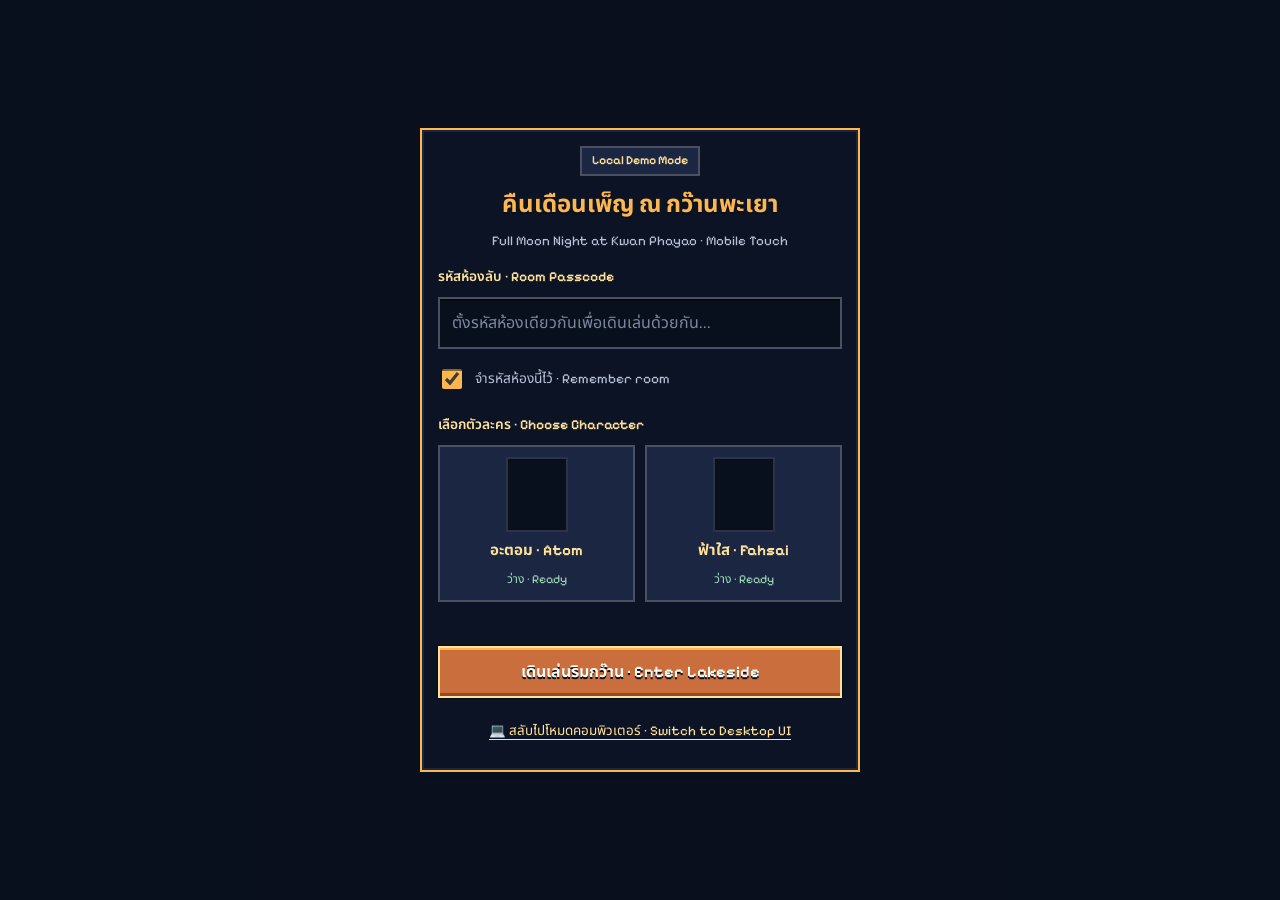
==== mobile.html @ c051de4a "Add files via upload" ====
<!DOCTYPE html>
<html lang="th">
<head>
  <meta charset="UTF-8" />
  <meta
    name="viewport"
    content="width=device-width, initial-scale=1.0, maximum-scale=1.0, user-scalable=no, viewport-fit=cover"
  />
  <title>คืนเดือนเพ็ญ ณ กว๊านพะเยา · Mobile Touch UI</title>
  <link rel="icon" href="data:," />
  <link rel="preconnect" href="https://fonts.googleapis.com" />
  <link rel="preconnect" href="https://fonts.gstatic.com" crossorigin />
  <link
    href="https://fonts.googleapis.com/css2?family=Noto+Sans+Thai:wght@400;500;600;700&family=Pixelify+Sans:wght@400;600;700&display=swap"
    rel="stylesheet"
  />
  <link rel="stylesheet" href="./mobile.css" />
</head>
<body>
  <div id="game-wrapper">
    <canvas id="game-canvas" aria-label="ฉากริมกว๊านพะเยายามค่ำคืน · Kwan Phayao Lakeside"></canvas>

    <!-- Mobile Top HUD (hidden until joined) -->
    <header id="hud" class="hud" hidden>
      <div class="hud-actions" role="toolbar" aria-label="เครื่องมือ · Controls">
        <button id="btn-invite" type="button" class="hud-btn" aria-label="คัดลอกลิงก์ชวน · Copy Invite Link" title="เชิญ · Invite">
          🔗 เชิญ
        </button>
        <button
          id="btn-audio"
          type="button"
          class="hud-btn hud-btn-icon"
          data-compact="true"
          aria-pressed="false"
          aria-label="เปิดเสียง · Mute"
          title="เสียง · Mute"
        >
          🔇
        </button>
        <button
          id="btn-help"
          type="button"
          class="hud-btn hud-btn-icon"
          aria-label="วิธีเล่น · Guide"
          title="วิธีเล่น · Guide"
        >
          ?
        </button>
        <a
          id="btn-switch-desktop"
          href="./index.html?desktop=1"
          class="hud-btn hud-btn-icon hud-btn-link"
          aria-label="โหมดคอมพิวเตอร์ · Desktop UI"
          title="Desktop UI"
        >
          💻
        </a>
      </div>

      <div class="hud-left">
        <div id="hud-room-status" class="hud-pill hud-room-status" aria-live="polite">
          กว๊านพะเยา · Kwan Phayao
        </div>
        <div id="hud-krathong-badge" class="hud-pill hud-krathong-badge" aria-live="polite">
          ยังไม่มีกระทง · No Krathong
        </div>
      </div>
    </header>

    <!-- Toast Notification -->
    <div id="toast" class="toast" role="status" aria-live="polite" hidden></div>

    <!-- Floating Interaction Prompts (stacked cleanly in lower viewport half) -->
    <div class="floating-prompts">
      <button id="btn-naga-photo" type="button" class="naga-photo-btn" hidden>
        📷 ถ่ายรูปคู่หน้าพญานาค · Photo
      </button>
      <button id="interact-prompt" type="button" class="interact-prompt" hidden>
        แตะโต้ตอบ
      </button>
    </div>

    <!-- Compact Touch Emote Bar (hidden until joined) -->
    <div id="emote-bar" class="emote-bar" hidden>
      <div class="emote-buttons" role="group" aria-label="อีโมต · Emotes">
        <button type="button" class="emote-btn" data-emote="heart" aria-label="ส่งหัวใจ · Heart" title="Heart">
          <svg class="pixel-icon" viewBox="0 0 12 12" width="18" height="18" shape-rendering="crispEdges" aria-hidden="true">
            <rect x="2" y="2" width="3" height="2" fill="#ff8a65" />
            <rect x="7" y="2" width="3" height="2" fill="#ff8a65" />
            <rect x="1" y="3" width="10" height="3" fill="#ff8a65" />
            <rect x="2" y="6" width="8" height="2" fill="#e56b55" />
            <rect x="4" y="8" width="4" height="2" fill="#e56b55" />
            <rect x="5" y="10" width="2" height="1" fill="#c94f3d" />
            <rect x="3" y="3" width="1" height="1" fill="#ffd9a0" />
          </svg>
        </button>
        <button type="button" class="emote-btn" data-emote="lantern" aria-label="โคมลอย · Sky Lantern" title="Lantern">
          <svg class="pixel-icon" viewBox="0 0 12 12" width="18" height="18" shape-rendering="crispEdges" aria-hidden="true">
            <rect x="4" y="1" width="4" height="1" fill="#d4af37" />
            <rect x="3" y="2" width="6" height="5" fill="#ffb74d" />
            <rect x="4" y="3" width="4" height="3" fill="#ffe29a" />
            <rect x="4" y="7" width="4" height="2" fill="#ff8a65" />
            <rect x="5" y="9" width="2" height="2" fill="#fff0c2" />
          </svg>
        </button>
        <button type="button" class="emote-btn" data-emote="sparkle" aria-label="ประกายแสง · Sparkle" title="Sparkle">
          <svg class="pixel-icon" viewBox="0 0 12 12" width="18" height="18" shape-rendering="crispEdges" aria-hidden="true">
            <rect x="5" y="1" width="2" height="10" fill="#ffcf6e" />
            <rect x="1" y="5" width="10" height="2" fill="#ffcf6e" />
            <rect x="4" y="4" width="4" height="4" fill="#fff3c4" />
            <rect x="2" y="2" width="1" height="1" fill="#ffb74d" />
            <rect x="9" y="9" width="1" height="1" fill="#ffb74d" />
          </svg>
        </button>
        <button type="button" class="emote-btn" data-emote="wave" aria-label="โบกมือ · Wave" title="Wave">
          <svg class="pixel-icon" viewBox="0 0 12 12" width="18" height="18" shape-rendering="crispEdges" aria-hidden="true">
            <rect x="4" y="2" width="1" height="4" fill="#ffd6a8" />
            <rect x="6" y="1" width="1" height="5" fill="#ffd6a8" />
            <rect x="8" y="2" width="1" height="4" fill="#ffd6a8" />
            <rect x="2" y="4" width="2" height="4" fill="#ffd6a8" />
            <rect x="4" y="5" width="5" height="5" fill="#f3be8a" />
            <rect x="1" y="2" width="1" height="2" fill="#ffb74d" />
            <rect x="10" y="3" width="1" height="2" fill="#ffb74d" />
          </svg>
        </button>
      </div>
    </div>

    <!-- Dedicated Mobile Touch Controls (always displayed once joined) -->
    <div id="touch-controls" class="touch-controls" hidden>
      <div class="dpad" role="group" aria-label="ปุ่มควบคุมทิศทาง · Directional Pad">
        <button id="dpad-up" type="button" class="dpad-btn dpad-up" data-dir="up" aria-label="เดินขึ้น · Move Up">▲</button>
        <button id="dpad-left" type="button" class="dpad-btn dpad-left" data-dir="left" aria-label="เดินซ้าย · Move Left">◀</button>
        <div class="dpad-center" aria-hidden="true"></div>
        <button id="dpad-right" type="button" class="dpad-btn dpad-right" data-dir="right" aria-label="เดินขวา · Move Right">▶</button>
        <button id="dpad-down" type="button" class="dpad-btn dpad-down" data-dir="down" aria-label="เดินลง · Move Down">▼</button>
      </div>

      <div class="touch-action-stack">
        <button id="touch-lantern" type="button" class="touch-lantern" aria-label="ปล่อยโคมลอยคู่ · Co-op Sky Lantern">
          🏮 โคมคู่
        </button>
        <button id="touch-interact" type="button" class="touch-interact">
          ลอยกระทง / โต้ตอบ
        </button>
      </div>
    </div>

    <!-- Entry Overlay -->
    <section id="entry-overlay" class="entry-overlay" aria-labelledby="entry-title">
      <div class="entry-panel pixel-panel">
        <header class="entry-header">
          <div id="connection-mode-badge" class="mode-badge">Local Demo Mode</div>
          <h1 id="entry-title" class="entry-title">คืนเดือนเพ็ญ ณ กว๊านพะเยา</h1>
          <p class="entry-subtitle">Full Moon Night at Kwan Phayao · Mobile Touch</p>
        </header>

        <div class="entry-section">
          <label for="passcode-input" class="field-label">รหัสห้องลับ · Room Passcode</label>
          <input
            id="passcode-input"
            type="text"
            class="pixel-input"
            maxlength="48"
            autocomplete="off"
            spellcheck="false"
            placeholder="ตั้งรหัสห้องเดียวกันเพื่อเดินเล่นด้วยกัน..."
          />
          <div id="passcode-linked-note" class="linked-note" hidden>
            <span>เชื่อมต่อผ่านลิงก์เชิญ · Joined via invite link</span>
            <button id="change-room-btn" type="button" class="btn-link">เปลี่ยนห้อง · Change Room</button>
          </div>
          <label class="checkbox-row" for="remember-room-checkbox">
            <input id="remember-room-checkbox" type="checkbox" checked />
            <span>จำรหัสห้องนี้ไว้ · Remember room</span>
          </label>
        </div>

        <div class="entry-section">
          <div class="field-label">เลือกตัวละคร · Choose Character</div>
          <div class="character-grid">
            <button id="select-him" type="button" class="char-card" data-char="him" aria-pressed="false">
              <div class="char-preview-frame">
                <canvas id="preview-him" width="48" height="72"></canvas>
              </div>
              <span class="char-name">อะตอม · Atom</span>
              <span id="status-him" class="char-status">ว่าง · Ready</span>
            </button>

            <button id="select-her" type="button" class="char-card" data-char="her" aria-pressed="false">
              <div class="char-preview-frame">
                <canvas id="preview-her" width="48" height="72"></canvas>
              </div>
              <span class="char-name">ฟ้าใส · Fahsai</span>
              <span id="status-her" class="char-status">ว่าง · Ready</span>
            </button>
          </div>
        </div>

        <p id="entry-error" class="entry-error" role="alert" aria-live="polite"></p>

        <button id="enter-btn" type="button" class="btn-primary">
          เดินเล่นริมกว๊าน · Enter Lakeside
        </button>

        <a id="entry-switch-ui" href="./index.html?desktop=1" class="ui-switch-link">
          💻 สลับไปโหมดคอมพิวเตอร์ · Switch to Desktop UI
        </a>
      </div>
    </section>

    <!-- Krathong Shop Modal -->
    <section
      id="shop-modal"
      class="modal-overlay"
      role="dialog"
      aria-modal="true"
      aria-labelledby="shop-modal-title"
      hidden
    >
      <div class="modal-panel pixel-panel">
        <div class="modal-header">
          <h2 id="shop-modal-title" class="modal-title">ร้านกระทงริมกว๊าน · Krathong Shop</h2>
          <button id="shop-close-btn" type="button" class="close-btn" aria-label="ปิด · Close">✕</button>
        </div>

        <div class="modal-body">
          <p class="shop-subtitle">เลือกซื้อกระทงก่อนนำไปลอยที่ริมน้ำ · Pick a krathong before heading to the water</p>

          <div id="shop-style-group" class="krathong-style-group" role="group" aria-label="แบบกระทง · Krathong Style">
            <button type="button" class="krathong-option active" data-shop-style="marigold" aria-pressed="true">
              <svg class="pixel-icon" viewBox="0 0 14 12" width="22" height="18" shape-rendering="crispEdges" aria-hidden="true">
                <rect x="6" y="1" width="2" height="2" fill="#fff0c2" />
                <rect x="6" y="3" width="2" height="2" fill="#ffb74d" />
                <rect x="3" y="5" width="8" height="2" fill="#ffca28" />
                <rect x="2" y="7" width="10" height="2" fill="#ffb74d" />
                <rect x="3" y="9" width="8" height="2" fill="#355c3c" />
              </svg>
              <span>ดาวเรือง · Marigold</span>
            </button>
            <button type="button" class="krathong-option" data-shop-style="lotus" aria-pressed="false">
              <svg class="pixel-icon" viewBox="0 0 14 12" width="22" height="18" shape-rendering="crispEdges" aria-hidden="true">
                <rect x="6" y="1" width="2" height="2" fill="#fff0c2" />
                <rect x="6" y="3" width="2" height="2" fill="#ffb74d" />
                <rect x="3" y="5" width="8" height="2" fill="#f48fb1" />
                <rect x="2" y="7" width="10" height="2" fill="#ec6f98" />
                <rect x="3" y="9" width="8" height="2" fill="#355c3c" />
              </svg>
              <span>บัวหลวง · Lotus</span>
            </button>
            <button type="button" class="krathong-option" data-shop-style="jasmine" aria-pressed="false">
              <svg class="pixel-icon" viewBox="0 0 14 12" width="22" height="18" shape-rendering="crispEdges" aria-hidden="true">
                <rect x="6" y="1" width="2" height="2" fill="#fff0c2" />
                <rect x="6" y="3" width="2" height="2" fill="#ffb74d" />
                <rect x="3" y="5" width="8" height="2" fill="#f3f5f8" />
                <rect x="2" y="7" width="10" height="2" fill="#cfd8e3" />
                <rect x="3" y="9" width="8" height="2" fill="#355c3c" />
              </svg>
              <span>มะลิ · Jasmine</span>
            </button>
          </div>

          <button id="shop-buy-btn" type="button" class="btn-primary">
            ซื้อกระทงนี้ · Buy Krathong
          </button>
        </div>
      </div>
    </section>

    <!-- Wish & Krathong Modal -->
    <section
      id="wish-modal"
      class="modal-overlay"
      role="dialog"
      aria-modal="true"
      aria-labelledby="wish-modal-title"
      hidden
    >
      <div class="modal-panel pixel-panel">
        <div class="modal-header">
          <h2 id="wish-modal-title" class="modal-title">อธิษฐานและลอยกระทง · Float a Krathong</h2>
          <button id="wish-close-btn" type="button" class="close-btn" aria-label="ปิด · Close">✕</button>
        </div>

        <div class="modal-body">
          <div class="field-label">แบบกระทง · Krathong Style</div>
          <div id="krathong-style-group" class="krathong-style-group" role="group" aria-label="แบบกระทง · Krathong Style">
            <button type="button" class="krathong-option active" data-style="marigold" aria-pressed="true">
              <svg class="pixel-icon" viewBox="0 0 14 12" width="22" height="18" shape-rendering="crispEdges" aria-hidden="true">
                <rect x="6" y="1" width="2" height="2" fill="#fff0c2" />
                <rect x="6" y="3" width="2" height="2" fill="#ffb74d" />
                <rect x="3" y="5" width="8" height="2" fill="#ffca28" />
                <rect x="2" y="7" width="10" height="2" fill="#ffb74d" />
                <rect x="3" y="9" width="8" height="2" fill="#355c3c" />
              </svg>
              <span>ดาวเรือง · Marigold</span>
            </button>
            <button type="button" class="krathong-option" data-style="lotus" aria-pressed="false">
              <svg class="pixel-icon" viewBox="0 0 14 12" width="22" height="18" shape-rendering="crispEdges" aria-hidden="true">
                <rect x="6" y="1" width="2" height="2" fill="#fff0c2" />
                <rect x="6" y="3" width="2" height="2" fill="#ffb74d" />
                <rect x="3" y="5" width="8" height="2" fill="#f48fb1" />
                <rect x="2" y="7" width="10" height="2" fill="#ec6f98" />
                <rect x="3" y="9" width="8" height="2" fill="#355c3c" />
              </svg>
              <span>บัวหลวง · Lotus</span>
            </button>
            <button type="button" class="krathong-option" data-style="jasmine" aria-pressed="false">
              <svg class="pixel-icon" viewBox="0 0 14 12" width="22" height="18" shape-rendering="crispEdges" aria-hidden="true">
                <rect x="6" y="1" width="2" height="2" fill="#fff0c2" />
                <rect x="6" y="3" width="2" height="2" fill="#ffb74d" />
                <rect x="3" y="5" width="8" height="2" fill="#f3f5f8" />
                <rect x="2" y="7" width="10" height="2" fill="#cfd8e3" />
                <rect x="3" y="9" width="8" height="2" fill="#355c3c" />
              </svg>
              <span>มะลิ · Jasmine</span>
            </button>
          </div>

          <label for="wish-input" class="field-label">คำอธิษฐาน · Your Wish</label>
          <textarea
            id="wish-input"
            class="pixel-textarea"
            maxlength="280"
            rows="3"
            placeholder="อธิษฐานขอพร..."
          ></textarea>

          <p class="wish-privacy">
            คำอธิษฐานของคุณเป็นความลับเสมอ · Private &amp; never shown to anyone here
          </p>

          <button id="wish-submit-btn" type="button" class="btn-primary">
            ลอยกระทง · Release to the Water
          </button>
        </div>
      </div>
    </section>

    <!-- Naga Together Keepsake Photo Modal -->
    <section
      id="photo-modal"
      class="modal-overlay"
      role="dialog"
      aria-modal="true"
      aria-labelledby="photo-modal-title"
      hidden
    >
      <div class="modal-panel pixel-panel photo-modal-panel">
        <div class="modal-header">
          <h2 id="photo-modal-title" class="modal-title">ภาพความทรงจำ ณ ลานพญานาค · Keepsake</h2>
          <button id="photo-close-btn" type="button" class="close-btn" aria-label="ปิด · Close">✕</button>
        </div>

        <div class="modal-body">
          <div class="photo-frame">
            <img id="photo-preview-img" alt="ภาพคู่ ณ ลานพญานาค กว๊านพะเยา · Kwan Phayao Keepsake Photo" />
          </div>
          <div class="photo-actions">
            <button id="photo-download-btn" type="button" class="btn-primary">
              บันทึกรูปภาพ · Save Screenshot
            </button>
          </div>
        </div>
      </div>
    </section>

    <!-- Mobile Touch Guide Popover -->
    <section
      id="help-popover"
      class="modal-overlay"
      role="dialog"
      aria-modal="true"
      aria-labelledby="help-title"
      hidden
    >
      <div class="modal-panel pixel-panel help-panel">
        <div class="modal-header">
          <h2 id="help-title" class="modal-title">วิธีเล่นบนมือถือ · Touch Guide</h2>
          <button id="help-close-btn" type="button" class="close-btn" aria-label="ปิด · Close">✕</button>
        </div>
        <div class="help-body">
          <ul class="help-list">
            <li><strong>เดินเล่น · Move:</strong> กดค้างหรือลากนิ้วบนปุ่มทิศทางซ้ายล่าง</li>
            <li><strong>ซื้อกระทง · Shop:</strong> เดินไปศาลาฝั่งขวาแล้วแตะปุ่ม "โต้ตอบ" ด้านขวาล่างเพื่อซื้อกระทงก่อน</li>
            <li><strong>ลอยกระทง · Float Krathong:</strong> เดินไปริมน้ำใกล้พญานาคแล้วแตะปุ่ม "ลอยกระทง"</li>
            <li><strong>โคมลอยคู่ · Sky Lantern:</strong> เดินมายืนใกล้กัน แล้วแตะปุ่ม "โคมคู่" ทั้งสองเครื่อง</li>
            <li><strong>ถ่ายรูปคู่ · Naga Photo:</strong> ยืนหน้าพญานาคด้วยกันแล้วแตะปุ่ม "ถ่ายรูปคู่"</li>
            <li><strong>กล่องดนตรี · Music Box:</strong> เดินไปสุดฝั่งซ้ายแล้วแตะ "โต้ตอบ" เพื่อเปิด Canon in D</li>
          </ul>
          <p class="help-note">
            คำอธิษฐานถูกเก็บเป็นความลับส่วนตัว ไม่แสดงบนหน้าจอของอีกฝ่าย
          </p>
        </div>
      </div>
    </section>
  </div>

  <script type="module" src="./js/game.js"></script>
</body>
</html>
---- mobile.css ----
/* ==========================================================================
   Kwan Phayao Yi Peng · Mobile Touch-First UI Stylesheet
   Zero-overlap touch controls, 100dvh keyboard safety, 44px+ tap targets
   ========================================================================== */

:root {
  --sky-deep: #0d1326;
  --sky-mid: #1b2642;
  --sky-elevated: #243256;
  --lake-dark: #09101d;
  --gold-warm: #ffb74d;
  --gold-soft: #ffe29a;
  --amber-coral: #ff8a65;
  --stone: #4a5061;
  --stone-dark: #2c3347;
  --text-main: #f5efe4;
  --text-muted: #b8c2d6;
  --jade-soft: #9fd8b6;
  --panel-bg: rgba(13, 19, 38, 0.95);
  --font-ui: 'Pixelify Sans', 'Noto Sans Thai', sans-serif;
}

*,
*::before,
*::after {
  box-sizing: border-box;
}

[hidden],
.hidden {
  display: none !important;
}

html,
body {
  margin: 0;
  padding: 0;
  width: 100%;
  height: 100dvh;
  min-height: 100dvh;
  overflow: hidden;
  overscroll-behavior: none;
  background-color: var(--lake-dark);
  color: var(--text-main);
  font-family: var(--font-ui);
  line-height: 1.75;
  -webkit-font-smoothing: antialiased;
  -webkit-tap-highlight-color: transparent;
}

button,
input,
textarea,
a {
  font-family: var(--font-ui);
  line-height: 1.75;
  color: inherit;
}

button,
a {
  cursor: pointer;
}

/* ==========================================================================
   Game Wrapper & Pixel Canvas
   ========================================================================== */

#game-wrapper {
  position: relative;
  width: 100%;
  height: 100dvh;
  min-height: 100dvh;
  overflow: hidden;
  overscroll-behavior: none;
  touch-action: none;
  user-select: none;
  -webkit-user-select: none;
  -webkit-touch-callout: none;
  display: flex;
  align-items: center;
  justify-content: center;
  background: var(--lake-dark);
}

#game-canvas {
  display: block;
  width: 100%;
  height: 100%;
  image-rendering: pixelated;
  image-rendering: crisp-edges;
  touch-action: none;
}

/* ==========================================================================
   Stepped 2px Pixel Frame Primitives
   ========================================================================== */

.pixel-panel {
  background: var(--panel-bg);
  border: 2px solid var(--gold-warm);
  box-shadow:
    0 -2px 0 0 var(--lake-dark),
    0 2px 0 0 var(--lake-dark),
    -2px 0 0 0 var(--lake-dark),
    2px 0 0 0 var(--lake-dark),
    inset 0 0 0 2px var(--sky-mid),
    0 6px 0 0 rgba(9, 16, 29, 0.85);
}

.btn-primary {
  width: 100%;
  min-height: 46px;
  padding: 10px 16px;
  border: 2px solid var(--gold-soft);
  background: #c96e3c;
  color: #fffaf0;
  font-size: 1rem;
  font-weight: 700;
  line-height: 1.75;
  text-shadow: 0 2px 0 var(--lake-dark);
  box-shadow:
    0 -2px 0 0 var(--lake-dark),
    0 2px 0 0 var(--lake-dark),
    -2px 0 0 0 var(--lake-dark),
    2px 0 0 0 var(--lake-dark),
    inset 0 -3px 0 0 #944825,
    inset 0 2px 0 0 var(--gold-warm);
}

.btn-primary:active:not(:disabled) {
  transform: translateY(2px);
}

.btn-primary:disabled {
  opacity: 0.6;
  cursor: not-allowed;
}

/* ==========================================================================
   Entry Overlay & Modals (Keyboard-Safe Scrollable 100dvh)
   ========================================================================== */

.entry-overlay,
.modal-overlay {
  position: absolute;
  inset: 0;
  z-index: 40;
  display: flex;
  align-items: center;
  justify-content: center;
  padding:
    max(10px, env(safe-area-inset-top))
    max(10px, env(safe-area-inset-right))
    max(10px, env(safe-area-inset-bottom))
    max(10px, env(safe-area-inset-left));
  background: rgba(9, 16, 29, 0.68);
  overflow-y: auto;
  -webkit-overflow-scrolling: touch;
  touch-action: pan-y;
  user-select: text;
  -webkit-user-select: text;
}

.entry-overlay {
  z-index: 30;
  background: rgba(9, 16, 29, 0.48);
}

.entry-panel,
.modal-panel {
  width: min(440px, 100%);
  max-height: calc(100dvh - 20px);
  overflow-y: auto;
  -webkit-overflow-scrolling: touch;
  padding: 16px 16px;
  display: flex;
  flex-direction: column;
  gap: 12px;
  margin: auto;
}

.entry-header {
  text-align: center;
  display: flex;
  flex-direction: column;
  align-items: center;
  gap: 4px;
}

.mode-badge {
  display: inline-block;
  padding: 2px 10px;
  font-size: 0.76rem;
  font-weight: 600;
  line-height: 1.75;
  color: var(--gold-soft);
  background: var(--sky-mid);
  border: 2px solid var(--stone);
}

.mode-badge.live,
.mode-badge.firebase {
  border-color: var(--gold-warm);
  color: var(--gold-warm);
}

.entry-title {
  margin: 4px 0 0;
  font-size: clamp(1.2rem, 5vw, 1.5rem);
  font-weight: 700;
  line-height: 1.75;
  color: var(--gold-warm);
  text-shadow: 0 2px 0 var(--lake-dark);
}

.entry-subtitle {
  margin: 0;
  font-size: 0.84rem;
  line-height: 1.75;
  color: var(--text-muted);
}

.entry-section {
  display: flex;
  flex-direction: column;
  gap: 8px;
}

.field-label {
  display: block;
  font-size: 0.86rem;
  font-weight: 600;
  line-height: 1.75;
  color: var(--gold-soft);
}

/* CRITICAL iOS Safari zoom prevention: >= 16px on all input & textarea */
input,
textarea,
.pixel-input,
.pixel-textarea {
  width: 100%;
  padding: 10px 12px;
  background: var(--lake-dark);
  border: 2px solid var(--stone);
  color: var(--text-main);
  font-size: 16px;
  line-height: 1.75;
  box-shadow: inset 0 2px 0 0 rgba(0, 0, 0, 0.45);
}

.pixel-input:focus,
.pixel-textarea:focus {
  outline: none;
  border-color: var(--gold-warm);
}

.pixel-input::placeholder,
.pixel-textarea::placeholder {
  color: #7c879e;
}

.pixel-textarea {
  resize: vertical;
  min-height: 88px;
}

.linked-note {
  display: flex;
  flex-wrap: wrap;
  align-items: center;
  justify-content: space-between;
  gap: 8px;
  padding: 8px 10px;
  background: var(--sky-mid);
  border: 2px solid var(--stone);
  font-size: 0.82rem;
  line-height: 1.75;
  color: var(--gold-soft);
}

.btn-link {
  min-height: 44px;
  padding: 6px 12px;
  background: var(--stone-dark);
  border: 2px solid var(--gold-warm);
  color: var(--gold-warm);
  font-size: 0.82rem;
  font-weight: 600;
  line-height: 1.75;
}

.checkbox-row {
  display: inline-flex;
  align-items: center;
  gap: 10px;
  min-height: 44px;
  font-size: 0.86rem;
  line-height: 1.75;
  color: var(--text-muted);
}

.checkbox-row input[type="checkbox"] {
  width: 20px;
  height: 20px;
  accent-color: var(--gold-warm);
}

.character-grid {
  display: grid;
  grid-template-columns: repeat(2, minmax(0, 1fr));
  gap: 10px;
}

.char-card {
  display: flex;
  flex-direction: column;
  align-items: center;
  gap: 5px;
  min-height: 44px;
  padding: 10px 8px;
  background: var(--sky-mid);
  border: 2px solid var(--stone);
  color: var(--text-main);
  text-align: center;
}

.char-card.selected,
.char-card.active,
.char-card[aria-pressed="true"] {
  background: var(--sky-elevated);
  border-color: var(--gold-warm);
  box-shadow: inset 0 0 0 2px rgba(255, 183, 77, 0.35);
}

.char-card.taken,
.char-card:disabled {
  opacity: 0.56;
  cursor: not-allowed;
}

.char-preview-frame {
  display: flex;
  align-items: center;
  justify-content: center;
  padding: 4px 8px;
  background: var(--lake-dark);
  border: 2px solid var(--stone-dark);
}

#preview-him,
#preview-her {
  display: block;
  width: 42px;
  height: 63px;
  image-rendering: pixelated;
  image-rendering: crisp-edges;
}

.char-name {
  font-size: 0.94rem;
  font-weight: 700;
  line-height: 1.75;
  color: var(--gold-soft);
}

.char-status {
  font-size: 0.76rem;
  line-height: 1.75;
  color: var(--jade-soft);
}

.char-card.taken .char-status {
  color: var(--amber-coral);
}

.entry-error {
  margin: 0;
  min-height: 20px;
  font-size: 0.84rem;
  line-height: 1.75;
  color: var(--amber-coral);
  text-align: center;
}

.ui-switch-link {
  display: flex;
  align-items: center;
  justify-content: center;
  min-height: 44px;
  padding: 6px 10px;
  color: var(--gold-soft);
  font-size: 0.84rem;
  line-height: 1.75;
  text-decoration: underline;
  text-underline-offset: 4px;
}

/* ==========================================================================
   Top Mobile HUD (44px+ Tap Targets, Zero Overlap on 360px-390px)
   ========================================================================== */

.hud {
  position: absolute;
  top: 0;
  left: 0;
  right: 0;
  z-index: 20;
  display: flex;
  flex-direction: column;
  align-items: stretch;
  gap: 6px;
  padding:
    max(8px, env(safe-area-inset-top))
    max(8px, env(safe-area-inset-right))
    0
    max(8px, env(safe-area-inset-left));
  pointer-events: none;
}

.hud-actions {
  display: flex;
  align-items: center;
  justify-content: flex-end;
  gap: 8px;
  pointer-events: none;
}

.hud-btn {
  pointer-events: auto;
  touch-action: none;
  user-select: none;
  -webkit-user-select: none;
  display: inline-flex;
  align-items: center;
  justify-content: center;
  min-width: 44px;
  min-height: 44px;
  padding: 4px 12px;
  background: rgba(27, 38, 66, 0.92);
  border: 2px solid var(--stone);
  color: var(--text-main);
  font-size: 0.86rem;
  font-weight: 600;
  line-height: 1.4;
  white-space: nowrap;
  box-shadow:
    0 2px 0 0 var(--lake-dark),
    -2px 0 0 0 var(--lake-dark),
    2px 0 0 0 var(--lake-dark);
}

.hud-btn:active {
  transform: translateY(2px);
}

.hud-btn[aria-pressed="true"] {
  border-color: var(--gold-warm);
  background: #2b3a5f;
  color: var(--gold-warm);
}

.hud-btn-icon {
  min-width: 44px;
  padding: 4px 8px;
  font-size: 1rem;
}

.hud-btn-link {
  text-decoration: none;
}

.hud-left {
  display: flex;
  flex-wrap: wrap;
  align-items: center;
  justify-content: space-between;
  gap: 6px;
  pointer-events: none;
}

.hud-pill {
  pointer-events: auto;
  background: rgba(13, 19, 38, 0.86);
  border: 2px solid var(--stone);
  color: var(--gold-soft);
  padding: 2px 9px;
  font-size: 0.74rem;
  font-weight: 600;
  line-height: 1.7;
  max-width: 100%;
  overflow: hidden;
  text-overflow: ellipsis;
  white-space: nowrap;
}

.hud-krathong-badge {
  color: var(--text-muted);
  border-color: var(--stone-dark);
}

.hud-krathong-badge.has-krathong {
  color: var(--gold-soft);
  border-color: var(--gold-warm);
  background: rgba(36, 50, 86, 0.92);
}

/* ==========================================================================
   Toast & Floating Prompts (Lower Half, Zero Overlap)
   ========================================================================== */

.toast {
  position: absolute;
  top: calc(136px + env(safe-area-inset-top));
  left: 50%;
  transform: translateX(-50%);
  z-index: 35;
  max-width: min(92vw, 420px);
  padding: 6px 14px;
  background: rgba(13, 19, 38, 0.95);
  border: 2px solid var(--gold-warm);
  color: var(--gold-soft);
  font-size: 0.82rem;
  font-weight: 600;
  line-height: 1.75;
  text-align: center;
  pointer-events: none;
  box-shadow: 0 4px 0 0 rgba(9, 16, 29, 0.85);
}

.floating-prompts {
  position: absolute;
  left: 50%;
  bottom: calc(222px + env(safe-area-inset-bottom));
  transform: translateX(-50%);
  z-index: 22;
  display: flex;
  flex-direction: column;
  align-items: center;
  gap: 6px;
  pointer-events: none;
  width: min(92vw, 380px);
}

.interact-prompt,
.naga-photo-btn {
  pointer-events: auto;
  touch-action: none;
  user-select: none;
  -webkit-user-select: none;
  min-height: 44px;
  max-width: 100%;
  padding: 6px 14px;
  border: 2px solid var(--gold-warm);
  color: var(--gold-soft);
  font-size: 0.84rem;
  font-weight: 700;
  line-height: 1.75;
  text-align: center;
  box-shadow:
    0 2px 0 0 var(--lake-dark),
    -2px 0 0 0 var(--lake-dark),
    2px 0 0 0 var(--lake-dark),
    0 4px 0 0 var(--lake-dark);
}

.interact-prompt {
  background: #243256;
}

.naga-photo-btn {
  background: #2f3e66;
  border-color: var(--gold-soft);
}

.interact-prompt:active,
.naga-photo-btn:active {
  transform: translateY(2px);
}

/* ==========================================================================
   Emote Bar & Dedicated Touch Controls
   ========================================================================== */

.emote-bar {
  position: absolute;
  left: 50%;
  bottom: calc(162px + env(safe-area-inset-bottom));
  transform: translateX(-50%);
  z-index: 21;
  display: flex;
  align-items: center;
  justify-content: center;
  pointer-events: none;
}

.emote-buttons {
  display: flex;
  align-items: center;
  gap: 6px;
  padding: 4px 6px;
  background: rgba(13, 19, 38, 0.9);
  border: 2px solid var(--stone);
  pointer-events: auto;
  touch-action: none;
  user-select: none;
  -webkit-user-select: none;
}

.emote-btn {
  touch-action: none;
  user-select: none;
  -webkit-user-select: none;
  display: inline-flex;
  align-items: center;
  justify-content: center;
  min-width: 44px;
  min-height: 44px;
  padding: 4px;
  background: var(--sky-mid);
  border: 2px solid var(--stone);
}

.emote-btn:active {
  transform: translateY(2px);
  border-color: var(--gold-soft);
}

.pixel-icon {
  display: block;
  flex-shrink: 0;
}

#touch-controls {
  display: flex;
  position: absolute;
  left: 0;
  right: 0;
  bottom: 0;
  z-index: 20;
  align-items: flex-end;
  justify-content: space-between;
  padding:
    0
    calc(12px + env(safe-area-inset-right))
    calc(12px + env(safe-area-inset-bottom))
    calc(12px + env(safe-area-inset-left));
  pointer-events: none;
  touch-action: none;
  user-select: none;
  -webkit-user-select: none;
}

.dpad {
  display: grid;
  grid-template-columns: repeat(3, 44px);
  grid-template-rows: repeat(3, 44px);
  gap: 3px;
  pointer-events: auto;
  touch-action: none;
  user-select: none;
  -webkit-user-select: none;
}

.dpad-btn {
  display: flex;
  align-items: center;
  justify-content: center;
  min-width: 44px;
  min-height: 44px;
  padding: 0;
  background: rgba(27, 38, 66, 0.8);
  border: 2px solid rgba(255, 183, 77, 0.7);
  color: var(--gold-soft);
  font-size: 0.95rem;
  line-height: 1;
  box-shadow: 0 2px 0 0 rgba(9, 16, 29, 0.85);
  touch-action: none;
  user-select: none;
  -webkit-user-select: none;
}

.dpad-btn:active,
.dpad-btn.pressed {
  background: rgba(255, 183, 77, 0.36);
  border-color: var(--gold-soft);
  color: #fffaf0;
}

.dpad-up { grid-column: 2; grid-row: 1; }
.dpad-left { grid-column: 1; grid-row: 2; }
.dpad-center {
  grid-column: 2;
  grid-row: 2;
  background: rgba(13, 19, 38, 0.58);
  border: 2px solid rgba(74, 80, 97, 0.65);
}
.dpad-right { grid-column: 3; grid-row: 2; }
.dpad-down { grid-column: 2; grid-row: 3; }

.touch-action-stack {
  display: flex;
  flex-direction: column;
  align-items: flex-end;
  gap: 8px;
  pointer-events: none;
}

.touch-lantern {
  pointer-events: auto;
  touch-action: none;
  user-select: none;
  -webkit-user-select: none;
  min-width: 88px;
  min-height: 44px;
  padding: 6px 12px;
  background: rgba(27, 38, 66, 0.88);
  border: 2px solid var(--stone);
  color: var(--text-muted);
  font-size: 0.82rem;
  font-weight: 700;
  line-height: 1.65;
  box-shadow: 0 2px 0 0 var(--lake-dark);
}

.touch-lantern.active {
  background: rgba(47, 62, 102, 0.95);
  border-color: var(--gold-warm);
  color: var(--gold-soft);
}

.touch-lantern.holding,
.touch-lantern.pressed {
  background: rgba(255, 183, 77, 0.3);
  border-color: #fff6db;
  color: #fffaf0;
  transform: translateY(2px);
}

.touch-interact {
  pointer-events: auto;
  touch-action: none;
  user-select: none;
  -webkit-user-select: none;
  min-width: 112px;
  min-height: 54px;
  padding: 8px 14px;
  background: rgba(164, 88, 48, 0.92);
  border: 2px solid var(--gold-warm);
  color: #fffaf0;
  font-size: 0.88rem;
  font-weight: 700;
  line-height: 1.75;
  text-shadow: 0 2px 0 var(--lake-dark);
  box-shadow:
    0 2px 0 0 var(--lake-dark),
    -2px 0 0 0 var(--lake-dark),
    2px 0 0 0 var(--lake-dark),
    inset 0 2px 0 0 rgba(255, 226, 154, 0.3);
}

.touch-interact.active {
  background: rgba(214, 114, 58, 0.96);
  border-color: var(--gold-soft);
  box-shadow:
    0 2px 0 0 var(--lake-dark),
    -2px 0 0 0 var(--lake-dark),
    2px 0 0 0 var(--lake-dark),
    0 0 0 2px rgba(255, 183, 77, 0.45);
}

.touch-interact:active,
.touch-interact.pressed {
  transform: translateY(2px);
  background: rgba(255, 138, 101, 0.98);
}

/* ==========================================================================
   Modals (Shop, Wish, Keepsake Photo, Guide)
   ========================================================================== */

.modal-header {
  display: flex;
  align-items: center;
  justify-content: space-between;
  gap: 10px;
}

.modal-title {
  margin: 0;
  font-size: 1.02rem;
  font-weight: 700;
  line-height: 1.75;
  color: var(--gold-warm);
}

.close-btn {
  flex-shrink: 0;
  min-width: 44px;
  min-height: 44px;
  padding: 4px 10px;
  background: var(--sky-mid);
  border: 2px solid var(--stone);
  color: var(--text-main);
  font-size: 1rem;
  font-weight: 700;
  line-height: 1.5;
}

.modal-body {
  display: flex;
  flex-direction: column;
  gap: 10px;
}

.shop-subtitle {
  margin: 0;
  font-size: 0.84rem;
  line-height: 1.75;
  color: var(--text-muted);
}

.krathong-style-group {
  display: grid;
  grid-template-columns: repeat(3, minmax(0, 1fr));
  gap: 8px;
}

.krathong-option {
  display: flex;
  flex-direction: column;
  align-items: center;
  justify-content: center;
  gap: 5px;
  min-height: 64px;
  padding: 8px 4px;
  background: var(--sky-mid);
  border: 2px solid var(--stone);
  color: var(--text-muted);
  font-size: 0.78rem;
  font-weight: 600;
  line-height: 1.75;
  text-align: center;
}

.krathong-option.active,
.krathong-option.selected,
.krathong-option[aria-pressed="true"] {
  background: #28365b;
  border-color: var(--gold-warm);
  color: var(--gold-soft);
  box-shadow: inset 0 0 0 2px rgba(255, 183, 77, 0.28);
}

.wish-privacy {
  margin: 0;
  padding: 6px 10px;
  background: rgba(27, 38, 66, 0.72);
  border: 2px solid var(--stone-dark);
  color: var(--jade-soft);
  font-size: 0.8rem;
  line-height: 1.75;
  text-align: center;
}

.photo-frame {
  padding: 6px;
  background: var(--lake-dark);
  border: 2px solid var(--gold-warm);
}

#photo-preview-img {
  display: block;
  width: 100%;
  height: auto;
  image-rendering: pixelated;
  image-rendering: crisp-edges;
}

.help-body {
  display: flex;
  flex-direction: column;
  gap: 10px;
}

.help-list {
  margin: 0;
  padding-left: 18px;
  display: flex;
  flex-direction: column;
  gap: 6px;
  font-size: 0.84rem;
  line-height: 1.75;
}

.help-list strong {
  color: var(--gold-soft);
}

.help-note {
  margin: 0;
  padding: 7px 10px;
  background: var(--sky-mid);
  border: 2px solid var(--stone-dark);
  font-size: 0.8rem;
  line-height: 1.75;
  color: var(--jade-soft);
}

/* ==========================================================================
   Landscape Mobile Layout (e.g. 844x390) - Keep Upper Half Clear
   ========================================================================== */

@media (max-height: 480px) {
  .hud {
    flex-direction: row-reverse;
    align-items: flex-start;
    justify-content: space-between;
  }

  .hud-left {
    justify-content: flex-start;
    max-width: 55%;
  }

  .toast {
    top: calc(56px + env(safe-area-inset-top));
    font-size: 0.78rem;
  }

  #touch-controls {
    padding:
      0
      calc(10px + env(safe-area-inset-right))
      calc(8px + env(safe-area-inset-bottom))
      calc(10px + env(safe-area-inset-left));
  }

  .dpad {
    grid-template-columns: repeat(3, 38px);
    grid-template-rows: repeat(3, 38px);
    gap: 2px;
  }

  .dpad-btn {
    min-width: 38px;
    min-height: 38px;
    font-size: 0.82rem;
  }

  .touch-action-stack {
    gap: 6px;
  }

  .touch-lantern {
    min-height: 44px;
    padding: 4px 10px;
    font-size: 0.78rem;
  }

  .touch-interact {
    min-width: 102px;
    min-height: 46px;
    padding: 6px 10px;
    font-size: 0.8rem;
  }

  .emote-bar {
    bottom: calc(8px + env(safe-area-inset-bottom));
  }

  .floating-prompts {
    bottom: calc(68px + env(safe-area-inset-bottom));
    gap: 4px;
    width: min(56vw, 380px);
  }

  .interact-prompt,
  .naga-photo-btn {
    min-height: 44px;
    padding: 4px 10px;
    font-size: 0.76rem;
  }

  #preview-him,
  #preview-her {
    width: 32px;
    height: 48px;
  }
}
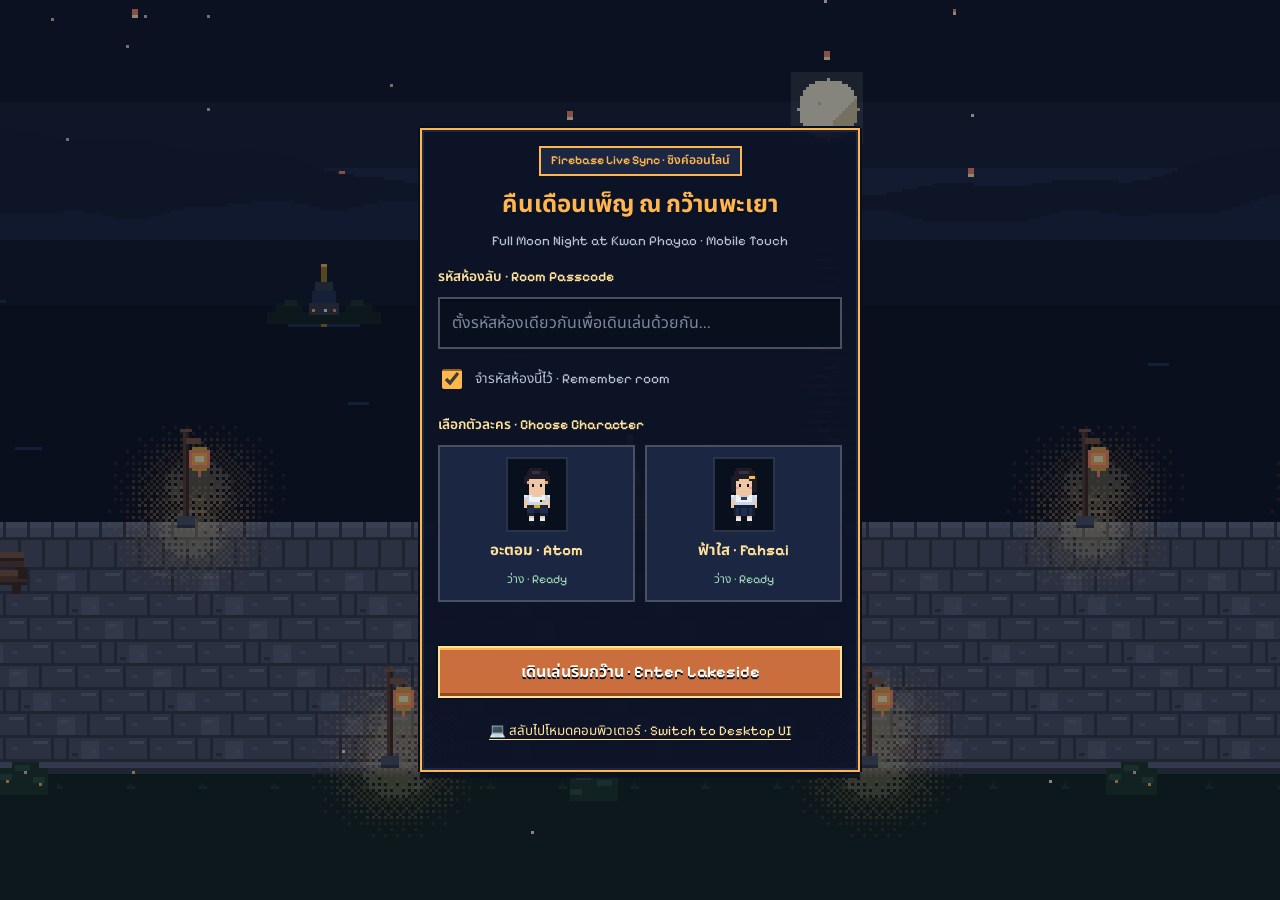
==== commit a8d5eb88: "Add files via upload" ====
--- a/mobile.html
+++ b/mobile.html
@@ -23,8 +23,8 @@
     <!-- Mobile Top HUD (hidden until joined) -->
     <header id="hud" class="hud" hidden>
       <div class="hud-actions" role="toolbar" aria-label="เครื่องมือ · Controls">
-        <button id="btn-invite" type="button" class="hud-btn" aria-label="คัดลอกลิงก์ชวน · Copy Invite Link" title="เชิญ · Invite">
-          🔗 เชิญ
+        <button id="btn-invite" type="button" class="hud-btn hud-btn-icon" aria-label="คัดลอกลิงก์ชวน · Copy Invite Link" title="เชิญ · Invite">
+          🔗
         </button>
         <button
           id="btn-audio"
@@ -80,8 +80,8 @@
       </button>
     </div>
 
-    <!-- Compact Touch Emote Bar (hidden until joined) -->
-    <div id="emote-bar" class="emote-bar" hidden>
+    <!-- Collapsible Touch Emote Tray (hidden while walking; pops open on ♥ tap) -->
+    <div id="emote-bar" class="emote-bar emote-tray-closed" data-collapsible="true" hidden>
       <div class="emote-buttons" role="group" aria-label="อีโมต · Emotes">
         <button type="button" class="emote-btn" data-emote="heart" aria-label="ส่งหัวใจ · Heart" title="Heart">
           <svg class="pixel-icon" viewBox="0 0 12 12" width="18" height="18" shape-rendering="crispEdges" aria-hidden="true">
@@ -137,9 +137,14 @@
       </div>
 
       <div class="touch-action-stack">
-        <button id="touch-lantern" type="button" class="touch-lantern" aria-label="ปล่อยโคมลอยคู่ · Co-op Sky Lantern">
-          🏮 โคมคู่
-        </button>
+        <div class="touch-sub-actions">
+          <button id="btn-emote-toggle" type="button" class="touch-emote-toggle" aria-expanded="false" aria-label="อีโมต · Emotes" title="อีโมต · Emotes">
+            ♥
+          </button>
+          <button id="touch-lantern" type="button" class="touch-lantern" aria-label="ปล่อยโคมลอยคู่ · Co-op Sky Lantern">
+            โคมคู่
+          </button>
+        </div>
         <button id="touch-interact" type="button" class="touch-interact">
           ลอยกระทง / โต้ตอบ
         </button>
--- a/mobile.css
+++ b/mobile.css
@@ -410,9 +410,9 @@
   display: flex;
   flex-direction: column;
   align-items: stretch;
-  gap: 6px;
+  gap: 4px;
   padding:
-    max(8px, env(safe-area-inset-top))
+    max(6px, env(safe-area-inset-top))
     max(8px, env(safe-area-inset-right))
     0
     max(8px, env(safe-area-inset-left));
@@ -423,7 +423,7 @@
   display: flex;
   align-items: center;
   justify-content: flex-end;
-  gap: 8px;
+  gap: 6px;
   pointer-events: none;
 }
 
@@ -437,18 +437,18 @@
   justify-content: center;
   min-width: 44px;
   min-height: 44px;
-  padding: 4px 12px;
-  background: rgba(27, 38, 66, 0.92);
-  border: 2px solid var(--stone);
+  padding: 4px 10px;
+  background: rgba(27, 38, 66, 0.72);
+  border: 2px solid rgba(74, 80, 97, 0.85);
   color: var(--text-main);
   font-size: 0.86rem;
   font-weight: 600;
   line-height: 1.4;
   white-space: nowrap;
   box-shadow:
-    0 2px 0 0 var(--lake-dark),
-    -2px 0 0 0 var(--lake-dark),
-    2px 0 0 0 var(--lake-dark);
+    0 2px 0 0 rgba(9, 16, 29, 0.85),
+    -2px 0 0 0 rgba(9, 16, 29, 0.85),
+    2px 0 0 0 rgba(9, 16, 29, 0.85);
 }
 
 .hud-btn:active {
@@ -457,7 +457,7 @@
 
 .hud-btn[aria-pressed="true"] {
   border-color: var(--gold-warm);
-  background: #2b3a5f;
+  background: rgba(43, 58, 95, 0.9);
   color: var(--gold-warm);
 }
 
@@ -473,7 +473,7 @@
 
 .hud-left {
   display: flex;
-  flex-wrap: wrap;
+  flex-wrap: nowrap;
   align-items: center;
   justify-content: space-between;
   gap: 6px;
@@ -482,14 +482,14 @@
 
 .hud-pill {
   pointer-events: auto;
-  background: rgba(13, 19, 38, 0.86);
-  border: 2px solid var(--stone);
-  color: var(--gold-soft);
-  padding: 2px 9px;
-  font-size: 0.74rem;
+  background: rgba(13, 19, 38, 0.72);
+  border: 1px solid rgba(74, 80, 97, 0.85);
+  color: var(--gold-soft);
+  padding: 1px 7px;
+  font-size: 0.68rem;
   font-weight: 600;
-  line-height: 1.7;
-  max-width: 100%;
+  line-height: 1.6;
+  max-width: 52%;
   overflow: hidden;
   text-overflow: ellipsis;
   white-space: nowrap;
@@ -497,81 +497,91 @@
 
 .hud-krathong-badge {
   color: var(--text-muted);
-  border-color: var(--stone-dark);
+  border-color: rgba(74, 80, 97, 0.75);
+  max-width: 46%;
 }
 
 .hud-krathong-badge.has-krathong {
   color: var(--gold-soft);
   border-color: var(--gold-warm);
-  background: rgba(36, 50, 86, 0.92);
+  background: rgba(36, 50, 86, 0.85);
 }
 
 /* ==========================================================================
-   Toast & Floating Prompts (Lower Half, Zero Overlap)
+   Toast & Floating Prompts (Tucked into Empty Upper Sky - Zero Scene Cover)
    ========================================================================== */
 
 .toast {
   position: absolute;
-  top: calc(136px + env(safe-area-inset-top));
+  top: calc(134px + env(safe-area-inset-top));
   left: 50%;
   transform: translateX(-50%);
   z-index: 35;
-  max-width: min(92vw, 420px);
-  padding: 6px 14px;
-  background: rgba(13, 19, 38, 0.95);
+  max-width: min(92vw, 400px);
+  padding: 4px 12px;
+  background: rgba(13, 19, 38, 0.9);
   border: 2px solid var(--gold-warm);
   color: var(--gold-soft);
-  font-size: 0.82rem;
+  font-size: 0.76rem;
   font-weight: 600;
   line-height: 1.75;
   text-align: center;
   pointer-events: none;
-  box-shadow: 0 4px 0 0 rgba(9, 16, 29, 0.85);
+  box-shadow: 0 3px 0 0 rgba(9, 16, 29, 0.85);
 }
 
 .floating-prompts {
   position: absolute;
   left: 50%;
-  bottom: calc(222px + env(safe-area-inset-bottom));
+  top: calc(88px + env(safe-area-inset-top));
+  bottom: auto;
   transform: translateX(-50%);
   z-index: 22;
   display: flex;
   flex-direction: column;
   align-items: center;
-  gap: 6px;
+  gap: 5px;
   pointer-events: none;
-  width: min(92vw, 380px);
-}
-
-.interact-prompt,
+  width: min(92vw, 390px);
+}
+
+.interact-prompt {
+  pointer-events: auto;
+  touch-action: none;
+  user-select: none;
+  -webkit-user-select: none;
+  min-height: 0;
+  max-width: 92vw;
+  padding: 3px 12px;
+  background: rgba(13, 19, 38, 0.72);
+  border: 1px solid rgba(255, 183, 77, 0.65);
+  color: var(--gold-soft);
+  font-size: 0.74rem;
+  font-weight: 600;
+  line-height: 1.6;
+  text-align: center;
+  white-space: nowrap;
+  overflow: hidden;
+  text-overflow: ellipsis;
+  box-shadow: 0 2px 0 0 rgba(9, 16, 29, 0.75);
+}
+
 .naga-photo-btn {
   pointer-events: auto;
   touch-action: none;
   user-select: none;
   -webkit-user-select: none;
   min-height: 44px;
-  max-width: 100%;
-  padding: 6px 14px;
-  border: 2px solid var(--gold-warm);
-  color: var(--gold-soft);
-  font-size: 0.84rem;
+  max-width: 92vw;
+  padding: 4px 12px;
+  background: rgba(47, 62, 102, 0.9);
+  border: 2px solid var(--gold-soft);
+  color: var(--gold-soft);
+  font-size: 0.78rem;
   font-weight: 700;
-  line-height: 1.75;
+  line-height: 1.7;
   text-align: center;
-  box-shadow:
-    0 2px 0 0 var(--lake-dark),
-    -2px 0 0 0 var(--lake-dark),
-    2px 0 0 0 var(--lake-dark),
-    0 4px 0 0 var(--lake-dark);
-}
-
-.interact-prompt {
-  background: #243256;
-}
-
-.naga-photo-btn {
-  background: #2f3e66;
-  border-color: var(--gold-soft);
+  box-shadow: 0 2px 0 0 rgba(9, 16, 29, 0.85);
 }
 
 .interact-prompt:active,
@@ -580,32 +590,38 @@
 }
 
 /* ==========================================================================
-   Emote Bar & Dedicated Touch Controls
+   Collapsible Emote Tray & Compact Bottom Control Dock
    ========================================================================== */
+
+.emote-tray-closed {
+  display: none !important;
+}
 
 .emote-bar {
   position: absolute;
-  left: 50%;
-  bottom: calc(162px + env(safe-area-inset-bottom));
-  transform: translateX(-50%);
-  z-index: 21;
-  display: flex;
-  align-items: center;
-  justify-content: center;
+  right: calc(12px + env(safe-area-inset-right));
+  bottom: calc(114px + env(safe-area-inset-bottom));
+  left: auto;
+  transform: none;
+  z-index: 23;
+  display: flex;
+  align-items: center;
+  justify-content: flex-end;
   pointer-events: none;
 }
 
 .emote-buttons {
   display: flex;
   align-items: center;
-  gap: 6px;
-  padding: 4px 6px;
+  gap: 5px;
+  padding: 4px 5px;
   background: rgba(13, 19, 38, 0.9);
-  border: 2px solid var(--stone);
+  border: 2px solid var(--gold-warm);
   pointer-events: auto;
   touch-action: none;
   user-select: none;
   -webkit-user-select: none;
+  box-shadow: 0 3px 0 0 rgba(9, 16, 29, 0.85);
 }
 
 .emote-btn {
@@ -654,9 +670,9 @@
 
 .dpad {
   display: grid;
-  grid-template-columns: repeat(3, 44px);
-  grid-template-rows: repeat(3, 44px);
-  gap: 3px;
+  grid-template-columns: repeat(3, 40px);
+  grid-template-rows: repeat(3, 40px);
+  gap: 2px;
   pointer-events: auto;
   touch-action: none;
   user-select: none;
@@ -667,15 +683,15 @@
   display: flex;
   align-items: center;
   justify-content: center;
-  min-width: 44px;
-  min-height: 44px;
+  min-width: 40px;
+  min-height: 40px;
   padding: 0;
-  background: rgba(27, 38, 66, 0.8);
-  border: 2px solid rgba(255, 183, 77, 0.7);
-  color: var(--gold-soft);
-  font-size: 0.95rem;
+  background: rgba(27, 38, 66, 0.56);
+  border: 2px solid rgba(255, 183, 77, 0.55);
+  color: var(--gold-soft);
+  font-size: 0.9rem;
   line-height: 1;
-  box-shadow: 0 2px 0 0 rgba(9, 16, 29, 0.85);
+  box-shadow: 0 2px 0 0 rgba(9, 16, 29, 0.72);
   touch-action: none;
   user-select: none;
   -webkit-user-select: none;
@@ -683,7 +699,7 @@
 
 .dpad-btn:active,
 .dpad-btn.pressed {
-  background: rgba(255, 183, 77, 0.36);
+  background: rgba(255, 183, 77, 0.42);
   border-color: var(--gold-soft);
   color: #fffaf0;
 }
@@ -693,8 +709,8 @@
 .dpad-center {
   grid-column: 2;
   grid-row: 2;
-  background: rgba(13, 19, 38, 0.58);
-  border: 2px solid rgba(74, 80, 97, 0.65);
+  background: rgba(13, 19, 38, 0.42);
+  border: 2px solid rgba(74, 80, 97, 0.5);
 }
 .dpad-right { grid-column: 3; grid-row: 2; }
 .dpad-down { grid-column: 2; grid-row: 3; }
@@ -703,8 +719,41 @@
   display: flex;
   flex-direction: column;
   align-items: flex-end;
-  gap: 8px;
+  gap: 6px;
   pointer-events: none;
+}
+
+.touch-sub-actions {
+  display: flex;
+  align-items: center;
+  gap: 6px;
+  pointer-events: none;
+}
+
+.touch-emote-toggle {
+  pointer-events: auto;
+  touch-action: none;
+  user-select: none;
+  -webkit-user-select: none;
+  display: inline-flex;
+  align-items: center;
+  justify-content: center;
+  min-width: 44px;
+  min-height: 44px;
+  padding: 4px;
+  background: rgba(27, 38, 66, 0.72);
+  border: 2px solid rgba(255, 138, 101, 0.7);
+  color: #ff9c7a;
+  font-size: 1rem;
+  line-height: 1;
+  box-shadow: 0 2px 0 0 rgba(9, 16, 29, 0.8);
+}
+
+.touch-emote-toggle[aria-expanded="true"],
+.touch-emote-toggle:active {
+  background: rgba(255, 138, 101, 0.34);
+  border-color: var(--gold-soft);
+  color: #fffaf0;
 }
 
 .touch-lantern {
@@ -712,27 +761,27 @@
   touch-action: none;
   user-select: none;
   -webkit-user-select: none;
-  min-width: 88px;
+  min-width: 72px;
   min-height: 44px;
-  padding: 6px 12px;
-  background: rgba(27, 38, 66, 0.88);
-  border: 2px solid var(--stone);
+  padding: 4px 10px;
+  background: rgba(27, 38, 66, 0.72);
+  border: 2px solid rgba(74, 80, 97, 0.85);
   color: var(--text-muted);
-  font-size: 0.82rem;
+  font-size: 0.78rem;
   font-weight: 700;
   line-height: 1.65;
-  box-shadow: 0 2px 0 0 var(--lake-dark);
+  box-shadow: 0 2px 0 0 rgba(9, 16, 29, 0.8);
 }
 
 .touch-lantern.active {
-  background: rgba(47, 62, 102, 0.95);
+  background: rgba(47, 62, 102, 0.88);
   border-color: var(--gold-warm);
   color: var(--gold-soft);
 }
 
 .touch-lantern.holding,
 .touch-lantern.pressed {
-  background: rgba(255, 183, 77, 0.3);
+  background: rgba(255, 183, 77, 0.34);
   border-color: #fff6db;
   color: #fffaf0;
   transform: translateY(2px);
@@ -743,13 +792,13 @@
   touch-action: none;
   user-select: none;
   -webkit-user-select: none;
-  min-width: 112px;
-  min-height: 54px;
-  padding: 8px 14px;
-  background: rgba(164, 88, 48, 0.92);
+  min-width: 122px;
+  min-height: 48px;
+  padding: 6px 12px;
+  background: rgba(192, 98, 50, 0.84);
   border: 2px solid var(--gold-warm);
   color: #fffaf0;
-  font-size: 0.88rem;
+  font-size: 0.84rem;
   font-weight: 700;
   line-height: 1.75;
   text-shadow: 0 2px 0 var(--lake-dark);
@@ -757,11 +806,11 @@
     0 2px 0 0 var(--lake-dark),
     -2px 0 0 0 var(--lake-dark),
     2px 0 0 0 var(--lake-dark),
-    inset 0 2px 0 0 rgba(255, 226, 154, 0.3);
+    inset 0 2px 0 0 rgba(255, 226, 154, 0.28);
 }
 
 .touch-interact.active {
-  background: rgba(214, 114, 58, 0.96);
+  background: rgba(214, 114, 58, 0.94);
   border-color: var(--gold-soft);
   box-shadow:
     0 2px 0 0 var(--lake-dark),
@@ -921,12 +970,12 @@
 
   .hud-left {
     justify-content: flex-start;
-    max-width: 55%;
+    max-width: 58%;
   }
 
   .toast {
-    top: calc(56px + env(safe-area-inset-top));
-    font-size: 0.78rem;
+    top: calc(96px + env(safe-area-inset-top));
+    font-size: 0.74rem;
   }
 
   #touch-controls {
@@ -938,49 +987,60 @@
   }
 
   .dpad {
-    grid-template-columns: repeat(3, 38px);
-    grid-template-rows: repeat(3, 38px);
+    grid-template-columns: repeat(3, 36px);
+    grid-template-rows: repeat(3, 36px);
     gap: 2px;
   }
 
   .dpad-btn {
-    min-width: 38px;
-    min-height: 38px;
-    font-size: 0.82rem;
+    min-width: 36px;
+    min-height: 36px;
+    font-size: 0.8rem;
   }
 
   .touch-action-stack {
-    gap: 6px;
+    gap: 5px;
+  }
+
+  .touch-emote-toggle {
+    min-width: 44px;
+    min-height: 44px;
   }
 
   .touch-lantern {
+    min-height: 44px;
+    padding: 4px 8px;
+    font-size: 0.75rem;
+  }
+
+  .touch-interact {
+    min-width: 108px;
     min-height: 44px;
     padding: 4px 10px;
     font-size: 0.78rem;
   }
 
-  .touch-interact {
-    min-width: 102px;
-    min-height: 46px;
-    padding: 6px 10px;
-    font-size: 0.8rem;
-  }
-
   .emote-bar {
-    bottom: calc(8px + env(safe-area-inset-bottom));
+    right: calc(10px + env(safe-area-inset-right));
+    bottom: calc(104px + env(safe-area-inset-bottom));
   }
 
   .floating-prompts {
-    bottom: calc(68px + env(safe-area-inset-bottom));
+    top: calc(56px + env(safe-area-inset-top));
+    bottom: auto;
     gap: 4px;
-    width: min(56vw, 380px);
-  }
-
-  .interact-prompt,
+    width: min(74vw, 420px);
+  }
+
+  .interact-prompt {
+    padding: 2px 10px;
+    font-size: 0.72rem;
+  }
+
   .naga-photo-btn {
     min-height: 44px;
     padding: 4px 10px;
-    font-size: 0.76rem;
+    font-size: 0.74rem;
   }
 
   #preview-him,
